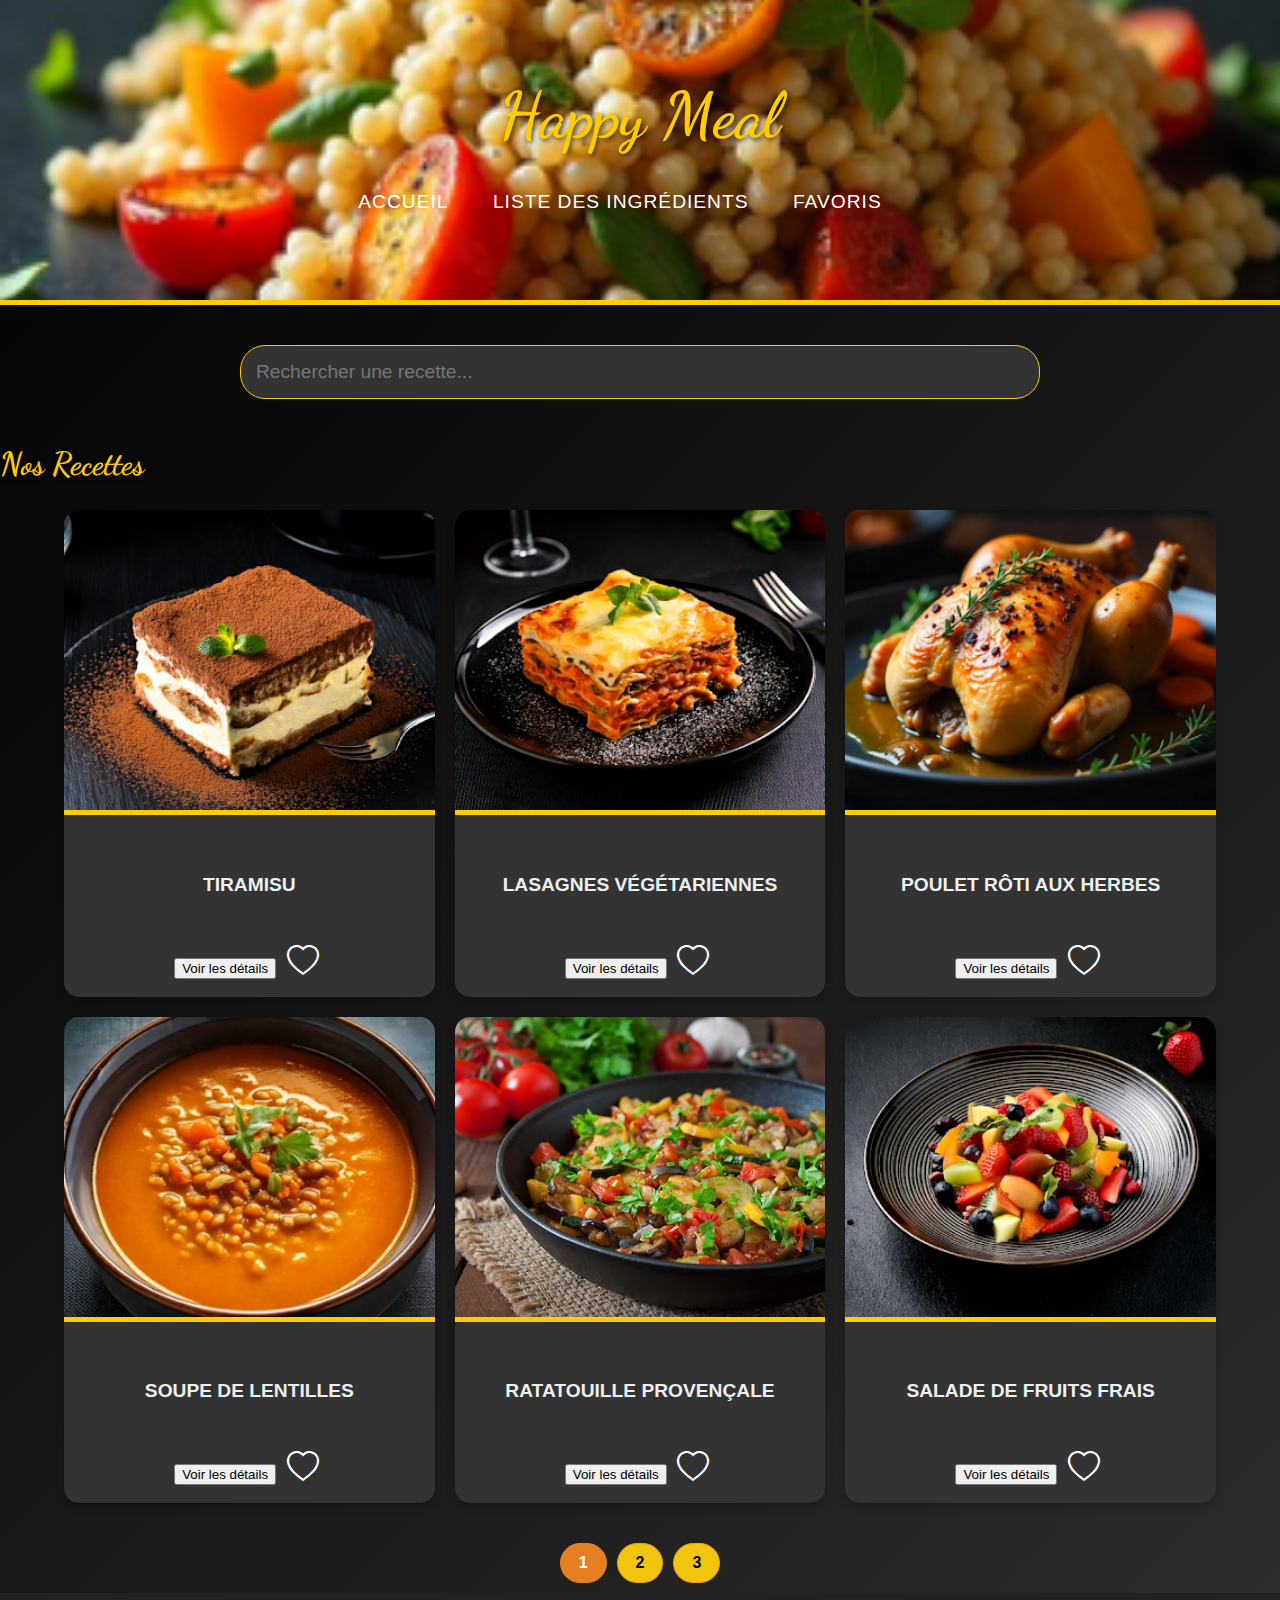
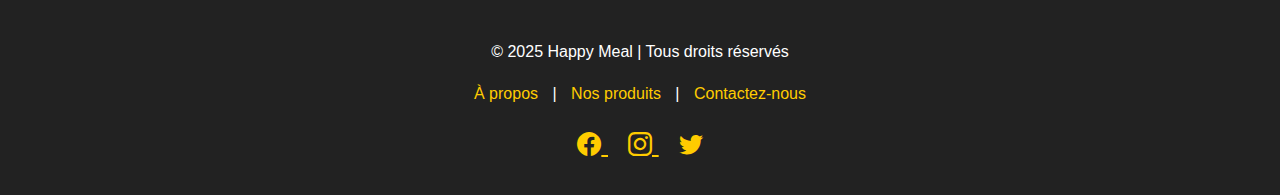
==== index.html @ be46708a "happymeal" ====
<!DOCTYPE html>
<html lang="fr">

<head>
    <meta charset="UTF-8">
    <meta name="viewport" content="width=device-width, initial-scale=1.0">
    <link href="https://cdn.jsdelivr.net/npm/bootstrap-icons/font/bootstrap-icons.css" rel="stylesheet">
    <link rel="stylesheet" href="style/styles.css">
    <link href="https://fonts.googleapis.com/css2?family=Dancing+Script&display=swap" rel="stylesheet">
    <title>Happy Meal</title>
</head>

<body>
    <header>
        <div class="header-container">
            <div class="titre">
                <h1>Happy Meal</h1>
            </div>
            <nav>
                <ul>
                    <li><a href="index.html">Accueil</a></li>
                    <li><a href="#">Liste des ingrédients</a></li>
                    <li><a href="#">Favoris</a></li>
                </ul>
            </nav>
        </div>
    </header>

    <!-- Barre de recherche avec autocomplétion -->
    <div class="input">
        <input type="text" id="searchBar" placeholder="Rechercher une recette..." onkeyup="searchRecipe()">
        <ul id="suggestionsList"></ul>
    </div>

    <!-- Section pour afficher les recettes -->
    <section class="recettes">
        <h2>Nos Recettes</h2>
        <div id="recettes-container" class="row">
            <!-- Les recettes seront ajoutées ici dynamiquement -->
        </div>
    </section>


<!-- Modal (initialement caché) -->
<div class="modal" id="recipeModal">
    <div class="modal-dialog">
        <div class="modal-content">
            <div class="modal-header">
                <h5 class="modal-title">Détails de la recette</h5>
                <button type="button" class="btn-close" id="closeModalBtn">&times;</button>
            </div>
            <div class="modal-body">
                <p>Information détaillée sur la recette...</p>
            </div>
        </div>
    </div>
</div>


    <!-- Modale de détail de la recette -->
    <div class="modal fade" id="recetteModal" tabindex="-1" aria-labelledby="recetteModalLabel" aria-hidden="true">
        <div class="modal-dialog">
            <div class="modal-content">
                <div class="modal-header">
                    <h5 class="modal-title" id="modalTitle"></h5>
                    <button type="button" class="btn-close" data-bs-dismiss="modal" aria-label="Close"></button>
                </div>
                <div class="modal-body">
                    <img id="modalImage" class="img-fluid" alt="Recette Image">
                    <p id="modalDescription"></p>
                    <p id="modalCategorie"></p>

                    <h5>Ingrédients :</h5>
                    <ul id="modalIngredients"></ul>

                    <h5>Étapes :</h5>
                    <p id="modalEtapes"></p>
                </div>
            </div>
        </div>
    </div>

    <!-- Panier -->
    <div class="modal fade" id="panierModal" tabindex="-1" aria-labelledby="panierModalLabel" aria-hidden="true">
        <div class="modal-dialog">
            <div class="modal-content">
                <div class="modal-header">
                    <h5 class="modal-title">Panier d'ingrédients</h5>
                    <button type="button" class="btn-close" data-bs-dismiss="modal" aria-label="Close"></button>
                </div>
                <div class="modal-body">
                    <ul id="panierList"></ul>
                </div>
                <div class="modal-footer">
                    <button class="btn btn-danger" onclick="viderPanier()">Vider le panier</button>
                </div>
            </div>
        </div>
    </div>

    <div id="pagination" class="pagination-container text-center mt-4"></div>



    <footer>
        <div class="footer-content">
            <p>&copy; 2025 Happy Meal | Tous droits réservés</p>
            <div class="footer-links">
                <a href="#">À propos</a> | 
                <a href="#">Nos produits</a> | 
                <a href="#">Contactez-nous</a>
            </div>
            <div class="footer-socials">
                <a href="#" target="_blank">
                    <i class="bi bi-facebook"></i>  
                </a>
                <a href="#" target="_blank">
                    <i class="bi bi-instagram"></i>  
                </a>
                <a href="#" target="_blank">
                    <i class="bi bi-twitter"></i>  
                </a>
            </div>
        </div>
    </footer>

    <!-- Bootstrap JS -->
    <script src="https://cdn.jsdelivr.net/npm/bootstrap@5.1.3/dist/js/bootstrap.bundle.min.js"></script>

    <!-- Script pour charger et afficher les recettes -->
    <script>
        let recettes = []; // Pour stocker les recettes
        let panier = []; // Pour stocker les ingrédients ajoutés au panier
        let currentPage = 1; // Page actuelle
        let recipesPerPage = 6; // Nombre de recettes par page

        // Charger les recettes depuis le fichier JSON
        fetch('data/data.json')
            .then(response => response.json())
            .then(data => {
                recettes = data.recettes;
                afficherRecettes(recettes, currentPage); // Afficher les recettes dès le chargement
                afficherPagination(recettes, currentPage);
            })
            .catch(error => console.error("Erreur de chargement du JSON :", error));

        // Fonction pour afficher les recettes de manière aléatoire
        function afficherRecettes(recettes, page) {
            const container = document.getElementById("recettes-container");
            container.innerHTML = ''; // Réinitialiser le conteneur avant d'ajouter de nouvelles recettes

            // Mélanger les recettes
            const recettesMelangees = melangerRecettes(recettes);

            // Calculer l'index de départ et de fin des recettes à afficher
            const startIndex = (page - 1) * recipesPerPage;
            const endIndex = startIndex + recipesPerPage;

            // Limiter les recettes à afficher
            const recettesAffichees = recettesMelangees.slice(startIndex, endIndex);

            // Ajouter les recettes au conteneur
            recettesAffichees.forEach(recette => {
                const recetteElement = document.createElement("div");
                recetteElement.classList.add("col-md-4", "mb-4");

                recetteElement.innerHTML = `
                    <div class="card">
                        <img src="${recette.image}" class="card-img-top" alt="${recette.nom}">
                        <div class="card-body">
                            <h5 class="card-title">${recette.nom}</h5>
                            <button class="btn btn-primary" onclick="afficherDetailsRecette('${recette.nom}')">
                                Voir les détails
                            </button>
                            <button class="favorite-btn" onclick="toggleFavori(this)">
                                <i class="bi bi-heart"></i> <!-- Icône du cœur -->
                            </button>
                        </div>
                    </div>
                `;
                container.appendChild(recetteElement);
            });
        }

        // Fonction pour mélanger les recettes de manière aléatoire
        function melangerRecettes(array) {
            for (let i = array.length - 1; i > 0; i--) {
                const j = Math.floor(Math.random() * (i + 1));
                [array[i], array[j]] = [array[j], array[i]]; // Échanger les éléments
            }
            return array;
        }

        // Fonction pour afficher les détails d'une recette dans une modale
        function afficherDetailsRecette(nomRecette) {
            const recette = recettes.find(r => r.nom === nomRecette);
            if (recette) {
                const modalTitle = document.getElementById("modalTitle");
                const modalImage = document.getElementById("modalImage");
                const modalDescription = document.getElementById("modalDescription");
                const modalCategorie = document.getElementById("modalCategorie");
                const modalIngredients = document.getElementById("modalIngredients");
                const modalEtapes = document.getElementById("modalEtapes");

                modalTitle.textContent = recette.nom;
                modalImage.src = recette.image;
                modalDescription.textContent = "Temps de préparation: " + recette.temps_preparation;
                modalCategorie.textContent = "Catégorie: " + recette.categorie;
                modalEtapes.textContent = recette.etapes;

                modalIngredients.innerHTML = '';
                recette.ingredients.forEach(ingredient => {
                    const li = document.createElement('li');
                    li.textContent = `${ingredient.nom}: ${ingredient.quantite}`;
                    const btnPlus = document.createElement('button');
                    btnPlus.textContent = "+";
                    btnPlus.classList.add('btn', 'btn-success', 'ms-2');
                    btnPlus.onclick = () => ajouterIngredientPanier(ingredient);
                    li.appendChild(btnPlus);
                    modalIngredients.appendChild(li);
                });

                // Ouvrir la modale
                const modal = new bootstrap.Modal(document.getElementById('recetteModal'));
                modal.show();
            }
        }

        // Fonction pour ajouter un ingrédient au panier
        function ajouterIngredientPanier(ingredient) {
            panier.push(ingredient);

            // Mettre à jour le panier
            const panierList = document.getElementById("panierList");
            const li = document.createElement("li");
            li.textContent = `${ingredient.nom}: ${ingredient.quantite}`;
            panierList.appendChild(li);
        }

        // Ouvrir le panier modal
        function ouvrirPanier() {
            const modal = new bootstrap.Modal(document.getElementById('panierModal'));
            modal.show();
        }

        // Fonction pour vider le panier
        function viderPanier() {
            panier = [];
            const panierList = document.getElementById("panierList");
            panierList.innerHTML = ''; // Réinitialiser la liste du panier
        }

        // Fonction d'autocomplétion pour la barre de recherche
        function searchRecipe() {
            let query = document.getElementById("searchBar").value.toLowerCase().trim();
            let suggestionsList = document.getElementById("suggestionsList");
            suggestionsList.innerHTML = ""; // Réinitialiser la liste

            if (query.length === 0) return; // Ne rien afficher si la recherche est vide

            let suggestions = new Set();

            // Recherche dans les recettes
            recettes.forEach(recipe => {
                if (recipe.nom.toLowerCase().includes(query)) {
                    suggestions.add(recipe.nom);
                }
            });

            if (suggestions.size === 0) {
                let li = document.createElement("li");
                li.textContent = "Aucune suggestion";
                suggestionsList.appendChild(li);
            }

            suggestions.forEach(suggestion => {
                let li = document.createElement("li");
                li.textContent = suggestion;
                li.classList.add("suggestion-item");
                li.onclick = function () {
                    document.getElementById("searchBar").value = suggestion;
                    suggestionsList.innerHTML = "";
                    afficherDetailsRecette(suggestion); // Afficher les détails après clic
                };
                suggestionsList.appendChild(li);
            });
        }

        // Fonction pour afficher la pagination
        function afficherPagination(recettes, currentPage) {
            const paginationContainer = document.getElementById("pagination");
            paginationContainer.innerHTML = ''; // Réinitialiser la pagination

            const totalPages = Math.ceil(recettes.length / recipesPerPage); // Calculer le nombre total de pages

            // Créer les boutons de pagination
            for (let i = 1; i <= totalPages; i++) {
                const pageButton = document.createElement("button");
                pageButton.textContent = i;
                pageButton.classList.add("btn", "btn-secondary", "mx-1");
                if (i === currentPage) {
                    pageButton.classList.add("active"); // Ajouter une classe active à la page courante
                }
                pageButton.onclick = () => {
                    currentPage = i;
                    afficherRecettes(recettes, currentPage);
                    afficherPagination(recettes, currentPage);
                };
                paginationContainer.appendChild(pageButton);
            }
        }

        // Fonction pour alterner l'état du bouton favori
        function toggleFavori(button) {
            button.classList.toggle('active');
        }

    </script>
</body>

</html>
---- style/styles.css ----
body {
    font-family: 'Arial', sans-serif;
    background: linear-gradient(135deg, #000000, #2f2f2f); /* Fond dégradé foncé */
    color: #f0f0f0; /* Texte clair pour contraster avec le fond sombre */
    line-height: 1.6;
    margin: 0;
    padding: 0;
}

/* ------------------------------------------
   Header
-------------------------------------------*/
header {
    width: 100%;
    height: 300px;
    background-image: url('../assets/quinoa.png'); /* Assure-toi que l'image existe dans ce chemin */
    background-size: cover;
    background-position: center center;
    background-repeat: no-repeat;
    position: relative;
    color: #fff;
    border-bottom: 5px solid #ffcc00; /* Bordure dorée pour délimiter le header */
}

/* Container du texte du header */
.header-container {
    position: absolute;
    top: 50%;
    left: 50%;
    transform: translate(-50%, -50%);
    text-align: center;
}

.titre h1 {
    font-size: 4rem;
    font-family: 'Dancing Script', cursive;
    text-shadow: 2px 2px 5px rgba(0, 0, 0, 0.7);
    color: #ffcc00;
    margin: 0;
}

h2 {
    font-size: 2rem;
    font-family: 'Dancing Script', cursive;
    text-shadow: 2px 2px 5px rgba(0, 0, 0, 0.7);
    color: #ffcc00;
    margin: 0;
}

/* ------------------------------------------
   Navigation
-------------------------------------------*/
nav ul {
    list-style-type: none;
    padding: 0;
    margin-top: 20px;
    text-align: center;
}

nav ul li {
    display: inline-block;
    margin-right: 40px;
}

nav ul li a {
    color: #fff;
    font-size: 1.2rem;
    text-decoration: none;
    text-transform: uppercase;
    letter-spacing: 1px;
    transition: color 0.3s;
}

nav ul li a:hover {
    color: #ffcc00;
}

/* ------------------------------------------
   Barre de Recherche
-------------------------------------------*/
.input {
    text-align: center;
    margin: 40px 0;
}

#searchBar {
    padding: 15px;
    width: 60%;
    font-size: 1.2rem;
    border-radius: 25px;
    border: 1px solid #ffcc00;
    background-color: #333;
    color: #fff;
    transition: border 0.3s ease;
}

#searchBar:focus {
    border-color: #ffcc00;
    outline: none;
}

#suggestionsList {
    list-style-type: none;
    padding: 0;
    margin-top: 10px;
    text-align: center;
}

#suggestionsList li {
    padding: 12px;
    background-color: #ffcc00;
    margin-bottom: 5px;
    border-radius: 5px;
    cursor: pointer;
    color: #fff;
    width: 20%;
    margin-left: auto;
    margin-right: auto;
}

#suggestionsList li:hover {
    background-color: #666;
}

/* ------------------------------------------
   Recettes - Cards avec Grid
-------------------------------------------*/
#recettes-container {
    display: grid;
    grid-template-columns: repeat(3, 1fr);
    gap: 20px;
    margin-top: 20px;
    padding: 0 5%;
}

.card {
    border: none;
    border-radius: 15px;
    overflow: hidden;
    background-color: #333;
    box-shadow: 0 4px 8px rgba(0, 0, 0, 0.2);
    transition: transform 0.3s ease;
}

.card-img-top {
    width: 100%;
    height: 300px;
    object-fit: cover;
    border-bottom: 5px solid #ffcc00;
}

.card-body {
    padding: 15px;
    text-align: center;
}

.card-title {
    font-size: 1.2rem;
    color: #ecf0f1;
    font-weight: bold;
    text-transform: uppercase;
}

.card-text {
    color: #bbb;
}

.card:hover {
    transform: scale(1.05);
}




/* Le modal est masqué par défaut */
.modal {
    display: none; /* Cache le modal par défaut */
    position: fixed;
    top: 0;
    left: 0;
    width: 100%;
    height: 100%;
    background-color: rgba(0, 0, 0, 0.7); /* Fond semi-transparent */
    z-index: 9999; /* Assure que le modal soit au-dessus du contenu */
    justify-content: center;
    align-items: center;
}

/* Contenu du modal */
.modal-dialog {
    max-width: 800px;
    margin: auto;
}

/* Bouton de fermeture */
.btn-close {
    background-color: #f1c40f;
    border: none;
    border-radius: 50%;
    padding: 10px;
    cursor: pointer;
    font-size: 1.5rem;
    color: white;
}

/* Ajouter un effet au survol du bouton */
.btn-close:hover {
    background-color: #e67e22;
}




/* ------------------------------------------
   Boutons personnalisés
-------------------------------------------*/
.btn-custom {
    background-color: #141414;
    color: rgb(100, 98, 98);
    border: none;
    padding: 10px 20px;
    border-radius: 5px;
    text-decoration: none;
    display: inline-block;
    margin-top: 10px;
}

.btn-custom:hover {
    background-color: #1c1c1c;
}

/* Bouton favori (cœur) */
.favorite-btn {
    background: none;
    border: none;
    color: #fff;
    font-size: 2rem;
    cursor: pointer;
    transition: color 0.3s ease;
    margin-top: 10px;
}

.favorite-btn:hover {
    color: #e74c3c; /* Cœur rouge au survol */
}

.favorite-btn.active {
    color: #e74c3c; /* Le cœur devient rouge quand favori */
}

/* ------------------------------------------
   Pagination
-------------------------------------------*/
.pagination-container {
    display: flex;
    justify-content: center;
    align-items: center;
    margin-top: 30px;
    padding: 10px;
}

.pagination-container button {
    background-color: #f1c40f;
    border: 1px solid #f39c12;
    padding: 10px 18px;
    margin: 0 5px;
    font-size: 16px;
    font-weight: 600;
    border-radius: 50px;
    cursor: pointer;
    transition: background-color 0.3s ease, transform 0.3s ease, box-shadow 0.3s ease;
    color: black;
}

.pagination-container button:hover {
    background-color: #f39c12;
    color: white;
    transform: scale(1.1);
    box-shadow: 0 0 10px rgba(0, 0, 0, 0.2);
}

.pagination-container .active {
    background-color: #e67e22;
    color: white;
    border-color: #e67e22;
    font-weight: bold;
}

.pagination-container .pagination-arrow {
    font-size: 20px;
    font-weight: bold;
    color: #f1c40f;
    padding: 10px 14px;
    background-color: black;
    border-radius: 50%;
}

.pagination-container .pagination-arrow:hover {
    background-color: #f39c12;
    color: white;
}

/* ------------------------------------------
   Modale
-------------------------------------------*/
.modal-content {
    background-color: #fff;
    border-radius: 8px;
    box-shadow: 0 4px 8px rgba(0, 0, 0, 0.2);
    padding: 20px;
    width: 80%; /* Largeur flexible */
    max-width: 800px;
    margin: 20px auto;
}

.modal-body {
    font-size: 1rem;
    color: #555;
    max-height: calc(100vh - 150px);
    overflow-y: auto;
}

.modal-header .modal-title {
    font-size: 1.5rem;
    font-weight: bold;
    color: #333;
}

.modal-body img {
    width: 100%;
    height: auto;
    border-radius: 8px;
    margin-bottom: 20px;
}

.modal-dialog {
    max-width: 90%;
    margin: auto;
}

.modal-backdrop {
    background-color: rgba(0, 0, 0, 0.5);
}

/* Style du bouton de fermeture */
.btn-close {
    background-color: #f1c40f;
    border: none;
    border-radius: 50%;
    padding: 10px;
    cursor: pointer;
    font-size: 1.5rem;
}

.btn-close:hover {
    background-color: #e67e22;
    color: white;
}

.modal-dialog {
    transform: translateY(50px);
}

.modal.show .modal-dialog {
    transform: translateY(0);
}

/* ------------------------------------------
   Footer
-------------------------------------------*/
footer {
    background-color: #222;
    color: #fff;
    padding: 30px 0;
    text-align: center;
}

footer .footer-content p {
    font-size: 1rem;
}

footer .footer-links a {
    color: #ffcc00;
    text-decoration: none;
    font-size: 1rem;
    margin: 0 10px;
    transition: color 0.3s;
}

footer .footer-links a:hover {
    color: #fff;
}

footer .footer-socials {
    margin-top: 20px;
}

footer .footer-socials a {
    color: #ffcc00;
    font-size: 1.5rem;
    margin: 0 10px;
    transition: color 0.3s;
}

footer .footer-socials a:hover {
    color: #fff;
}

/* Responsive */
@media (max-width: 768px) {
    #searchBar {
        width: 90%;
    }

    .card-body h5 {
        font-size: 1.3rem;
    }

    .card-body .btn-custom {
        font-size: 1rem;
    }

    .pagination-container button {
        font-size: 14px;
    }
}
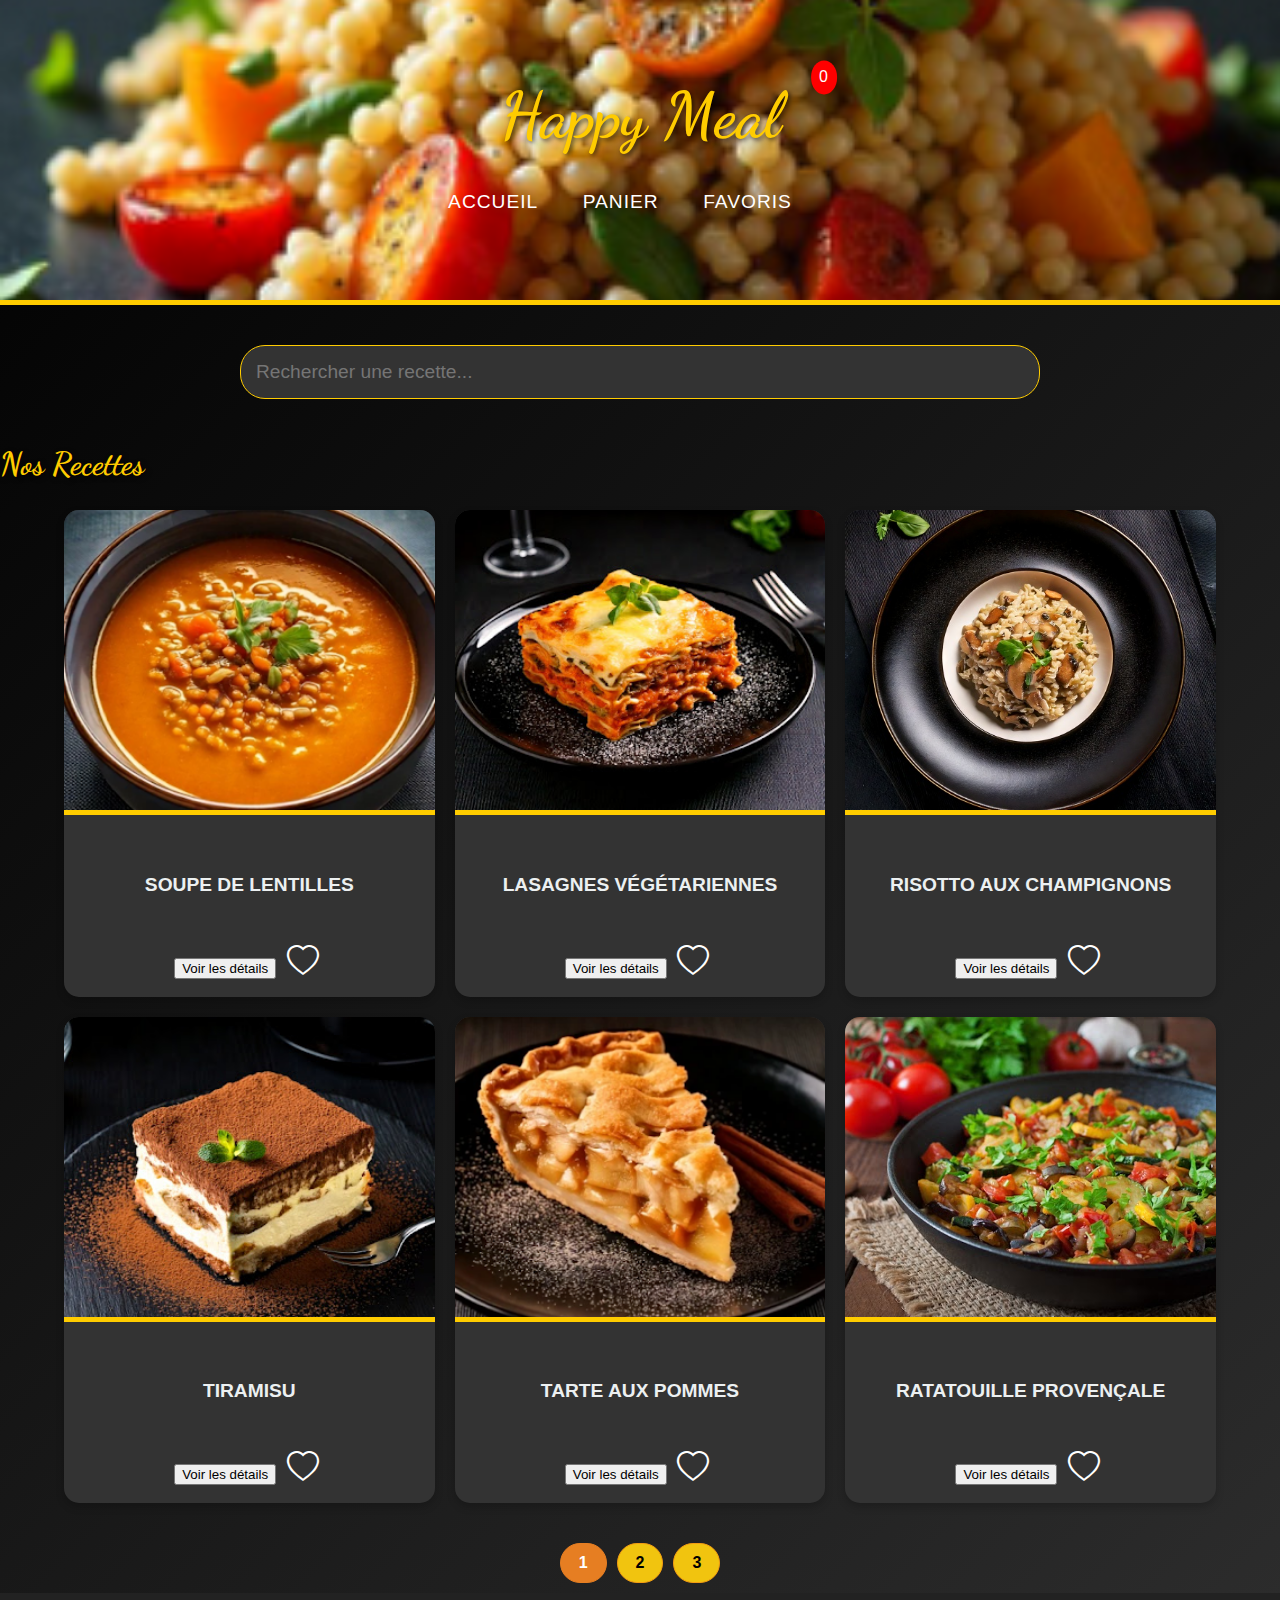
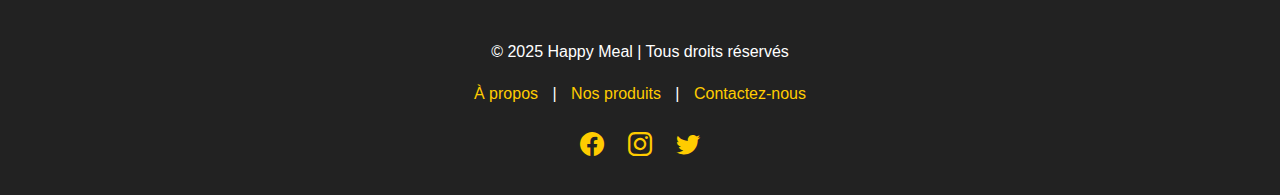
==== commit 80e2d7ea: "ajouter les coeur" ====
--- a/index.html
+++ b/index.html
@@ -19,8 +19,8 @@
             <nav>
                 <ul>
                     <li><a href="index.html">Accueil</a></li>
-                    <li><a href="#">Liste des ingrédients</a></li>
-                    <li><a href="#">Favoris</a></li>
+                    <li><a href="files/cart.html">Panier <span id="cart-count">0</span></a></li>
+                    <li><a href="files/favoris.html">Favoris</a></li>
                 </ul>
             </nav>
         </div>
@@ -36,26 +36,19 @@
     <section class="recettes">
         <h2>Nos Recettes</h2>
         <div id="recettes-container" class="row">
+            <div id="favoritesList"></div>
+            
+
+             <!-- Bouton cœur pour ajouter aux favoris -->
+             <button class="favorite-btn" onclick="addFavorite()">
+                <i class="bi bi-heart"></i> <!-- Icône cœur vide -->
+            </button>
+            
             <!-- Les recettes seront ajoutées ici dynamiquement -->
+         
         </div>
+        
     </section>
-
-
-<!-- Modal (initialement caché) -->
-<div class="modal" id="recipeModal">
-    <div class="modal-dialog">
-        <div class="modal-content">
-            <div class="modal-header">
-                <h5 class="modal-title">Détails de la recette</h5>
-                <button type="button" class="btn-close" id="closeModalBtn">&times;</button>
-            </div>
-            <div class="modal-body">
-                <p>Information détaillée sur la recette...</p>
-            </div>
-        </div>
-    </div>
-</div>
-
 
     <!-- Modale de détail de la recette -->
     <div class="modal fade" id="recetteModal" tabindex="-1" aria-labelledby="recetteModalLabel" aria-hidden="true">
@@ -80,27 +73,7 @@
         </div>
     </div>
 
-    <!-- Panier -->
-    <div class="modal fade" id="panierModal" tabindex="-1" aria-labelledby="panierModalLabel" aria-hidden="true">
-        <div class="modal-dialog">
-            <div class="modal-content">
-                <div class="modal-header">
-                    <h5 class="modal-title">Panier d'ingrédients</h5>
-                    <button type="button" class="btn-close" data-bs-dismiss="modal" aria-label="Close"></button>
-                </div>
-                <div class="modal-body">
-                    <ul id="panierList"></ul>
-                </div>
-                <div class="modal-footer">
-                    <button class="btn btn-danger" onclick="viderPanier()">Vider le panier</button>
-                </div>
-            </div>
-        </div>
-    </div>
-
     <div id="pagination" class="pagination-container text-center mt-4"></div>
-
-
 
     <footer>
         <div class="footer-content">
@@ -111,15 +84,9 @@
                 <a href="#">Contactez-nous</a>
             </div>
             <div class="footer-socials">
-                <a href="#" target="_blank">
-                    <i class="bi bi-facebook"></i>  
-                </a>
-                <a href="#" target="_blank">
-                    <i class="bi bi-instagram"></i>  
-                </a>
-                <a href="#" target="_blank">
-                    <i class="bi bi-twitter"></i>  
-                </a>
+                <a href="#" target="_blank"><i class="bi bi-facebook"></i></a>
+                <a href="#" target="_blank"><i class="bi bi-instagram"></i></a>
+                <a href="#" target="_blank"><i class="bi bi-twitter"></i></a>
             </div>
         </div>
     </footer>
@@ -127,195 +94,7 @@
     <!-- Bootstrap JS -->
     <script src="https://cdn.jsdelivr.net/npm/bootstrap@5.1.3/dist/js/bootstrap.bundle.min.js"></script>
 
-    <!-- Script pour charger et afficher les recettes -->
-    <script>
-        let recettes = []; // Pour stocker les recettes
-        let panier = []; // Pour stocker les ingrédients ajoutés au panier
-        let currentPage = 1; // Page actuelle
-        let recipesPerPage = 6; // Nombre de recettes par page
 
-        // Charger les recettes depuis le fichier JSON
-        fetch('data/data.json')
-            .then(response => response.json())
-            .then(data => {
-                recettes = data.recettes;
-                afficherRecettes(recettes, currentPage); // Afficher les recettes dès le chargement
-                afficherPagination(recettes, currentPage);
-            })
-            .catch(error => console.error("Erreur de chargement du JSON :", error));
-
-        // Fonction pour afficher les recettes de manière aléatoire
-        function afficherRecettes(recettes, page) {
-            const container = document.getElementById("recettes-container");
-            container.innerHTML = ''; // Réinitialiser le conteneur avant d'ajouter de nouvelles recettes
-
-            // Mélanger les recettes
-            const recettesMelangees = melangerRecettes(recettes);
-
-            // Calculer l'index de départ et de fin des recettes à afficher
-            const startIndex = (page - 1) * recipesPerPage;
-            const endIndex = startIndex + recipesPerPage;
-
-            // Limiter les recettes à afficher
-            const recettesAffichees = recettesMelangees.slice(startIndex, endIndex);
-
-            // Ajouter les recettes au conteneur
-            recettesAffichees.forEach(recette => {
-                const recetteElement = document.createElement("div");
-                recetteElement.classList.add("col-md-4", "mb-4");
-
-                recetteElement.innerHTML = `
-                    <div class="card">
-                        <img src="${recette.image}" class="card-img-top" alt="${recette.nom}">
-                        <div class="card-body">
-                            <h5 class="card-title">${recette.nom}</h5>
-                            <button class="btn btn-primary" onclick="afficherDetailsRecette('${recette.nom}')">
-                                Voir les détails
-                            </button>
-                            <button class="favorite-btn" onclick="toggleFavori(this)">
-                                <i class="bi bi-heart"></i> <!-- Icône du cœur -->
-                            </button>
-                        </div>
-                    </div>
-                `;
-                container.appendChild(recetteElement);
-            });
-        }
-
-        // Fonction pour mélanger les recettes de manière aléatoire
-        function melangerRecettes(array) {
-            for (let i = array.length - 1; i > 0; i--) {
-                const j = Math.floor(Math.random() * (i + 1));
-                [array[i], array[j]] = [array[j], array[i]]; // Échanger les éléments
-            }
-            return array;
-        }
-
-        // Fonction pour afficher les détails d'une recette dans une modale
-        function afficherDetailsRecette(nomRecette) {
-            const recette = recettes.find(r => r.nom === nomRecette);
-            if (recette) {
-                const modalTitle = document.getElementById("modalTitle");
-                const modalImage = document.getElementById("modalImage");
-                const modalDescription = document.getElementById("modalDescription");
-                const modalCategorie = document.getElementById("modalCategorie");
-                const modalIngredients = document.getElementById("modalIngredients");
-                const modalEtapes = document.getElementById("modalEtapes");
-
-                modalTitle.textContent = recette.nom;
-                modalImage.src = recette.image;
-                modalDescription.textContent = "Temps de préparation: " + recette.temps_preparation;
-                modalCategorie.textContent = "Catégorie: " + recette.categorie;
-                modalEtapes.textContent = recette.etapes;
-
-                modalIngredients.innerHTML = '';
-                recette.ingredients.forEach(ingredient => {
-                    const li = document.createElement('li');
-                    li.textContent = `${ingredient.nom}: ${ingredient.quantite}`;
-                    const btnPlus = document.createElement('button');
-                    btnPlus.textContent = "+";
-                    btnPlus.classList.add('btn', 'btn-success', 'ms-2');
-                    btnPlus.onclick = () => ajouterIngredientPanier(ingredient);
-                    li.appendChild(btnPlus);
-                    modalIngredients.appendChild(li);
-                });
-
-                // Ouvrir la modale
-                const modal = new bootstrap.Modal(document.getElementById('recetteModal'));
-                modal.show();
-            }
-        }
-
-        // Fonction pour ajouter un ingrédient au panier
-        function ajouterIngredientPanier(ingredient) {
-            panier.push(ingredient);
-
-            // Mettre à jour le panier
-            const panierList = document.getElementById("panierList");
-            const li = document.createElement("li");
-            li.textContent = `${ingredient.nom}: ${ingredient.quantite}`;
-            panierList.appendChild(li);
-        }
-
-        // Ouvrir le panier modal
-        function ouvrirPanier() {
-            const modal = new bootstrap.Modal(document.getElementById('panierModal'));
-            modal.show();
-        }
-
-        // Fonction pour vider le panier
-        function viderPanier() {
-            panier = [];
-            const panierList = document.getElementById("panierList");
-            panierList.innerHTML = ''; // Réinitialiser la liste du panier
-        }
-
-        // Fonction d'autocomplétion pour la barre de recherche
-        function searchRecipe() {
-            let query = document.getElementById("searchBar").value.toLowerCase().trim();
-            let suggestionsList = document.getElementById("suggestionsList");
-            suggestionsList.innerHTML = ""; // Réinitialiser la liste
-
-            if (query.length === 0) return; // Ne rien afficher si la recherche est vide
-
-            let suggestions = new Set();
-
-            // Recherche dans les recettes
-            recettes.forEach(recipe => {
-                if (recipe.nom.toLowerCase().includes(query)) {
-                    suggestions.add(recipe.nom);
-                }
-            });
-
-            if (suggestions.size === 0) {
-                let li = document.createElement("li");
-                li.textContent = "Aucune suggestion";
-                suggestionsList.appendChild(li);
-            }
-
-            suggestions.forEach(suggestion => {
-                let li = document.createElement("li");
-                li.textContent = suggestion;
-                li.classList.add("suggestion-item");
-                li.onclick = function () {
-                    document.getElementById("searchBar").value = suggestion;
-                    suggestionsList.innerHTML = "";
-                    afficherDetailsRecette(suggestion); // Afficher les détails après clic
-                };
-                suggestionsList.appendChild(li);
-            });
-        }
-
-        // Fonction pour afficher la pagination
-        function afficherPagination(recettes, currentPage) {
-            const paginationContainer = document.getElementById("pagination");
-            paginationContainer.innerHTML = ''; // Réinitialiser la pagination
-
-            const totalPages = Math.ceil(recettes.length / recipesPerPage); // Calculer le nombre total de pages
-
-            // Créer les boutons de pagination
-            for (let i = 1; i <= totalPages; i++) {
-                const pageButton = document.createElement("button");
-                pageButton.textContent = i;
-                pageButton.classList.add("btn", "btn-secondary", "mx-1");
-                if (i === currentPage) {
-                    pageButton.classList.add("active"); // Ajouter une classe active à la page courante
-                }
-                pageButton.onclick = () => {
-                    currentPage = i;
-                    afficherRecettes(recettes, currentPage);
-                    afficherPagination(recettes, currentPage);
-                };
-                paginationContainer.appendChild(pageButton);
-            }
-        }
-
-        // Fonction pour alterner l'état du bouton favori
-        function toggleFavori(button) {
-            button.classList.toggle('active');
-        }
-
-    </script>
-</body>
-
-</html>
+    <script src="javascript/autocomplétion.js"></script>
+    <script src="javascript/favoris.js"></script>
+    <script src="javascript/shopping-list.js"></script>--- a/style/styles.css
+++ b/style/styles.css
@@ -6,6 +6,85 @@
     margin: 0;
     padding: 0;
 }
+
+
+
+
+/* Icône panier avec compteur */
+#cart-icon {
+    position: fixed;
+    top: 20px;
+    right: 20px;
+    font-size: 30px;
+    cursor: pointer;
+    background: white;
+    padding: 10px;
+    border-radius: 50%;
+    box-shadow: 0px 4px 6px rgba(0, 0, 0, 0.2);
+    transition: transform 0.2s ease-in-out;
+}
+
+/* Animation au survol */
+#cart-icon:hover {
+    transform: scale(1.1);
+}
+
+/* Compteur du panier */
+#cart-count {
+    font-size: 16px;
+    background: red;
+    color: white;
+    border-radius: 50%;
+    padding: 4px 8px;
+    position: absolute;
+    top: -5px;
+    right: -5px;
+}
+
+/* Liste de courses animée */
+#shopping-container {
+    position: fixed;
+    top: 60px;
+    right: 20px;
+    width: 250px;
+    background: white;
+    padding: 10px;
+    border-radius: 10px;
+    box-shadow: 0px 0px 10px rgba(0, 0, 0, 0.2);
+    transition: opacity 0.3s ease, transform 0.3s ease;
+    opacity: 0;
+    transform: translateY(-20px);
+}
+
+/* Masquer la liste par défaut */
+.hidden {
+    display: none;
+}
+
+/* Boutons */
+.add-btn {
+    margin-left: 10px;
+    cursor: pointer;
+    background-color: green;
+    color: white;
+    border: none;
+    padding: 3px 6px;
+    border-radius: 5px;
+}
+
+.remove-btn {
+    margin-left: 10px;
+    cursor: pointer;
+    background-color: red;
+    color: white;
+    border: none;
+    padding: 3px 6px;
+    border-radius: 5px;
+}
+
+
+
+
 
 /* ------------------------------------------
    Header
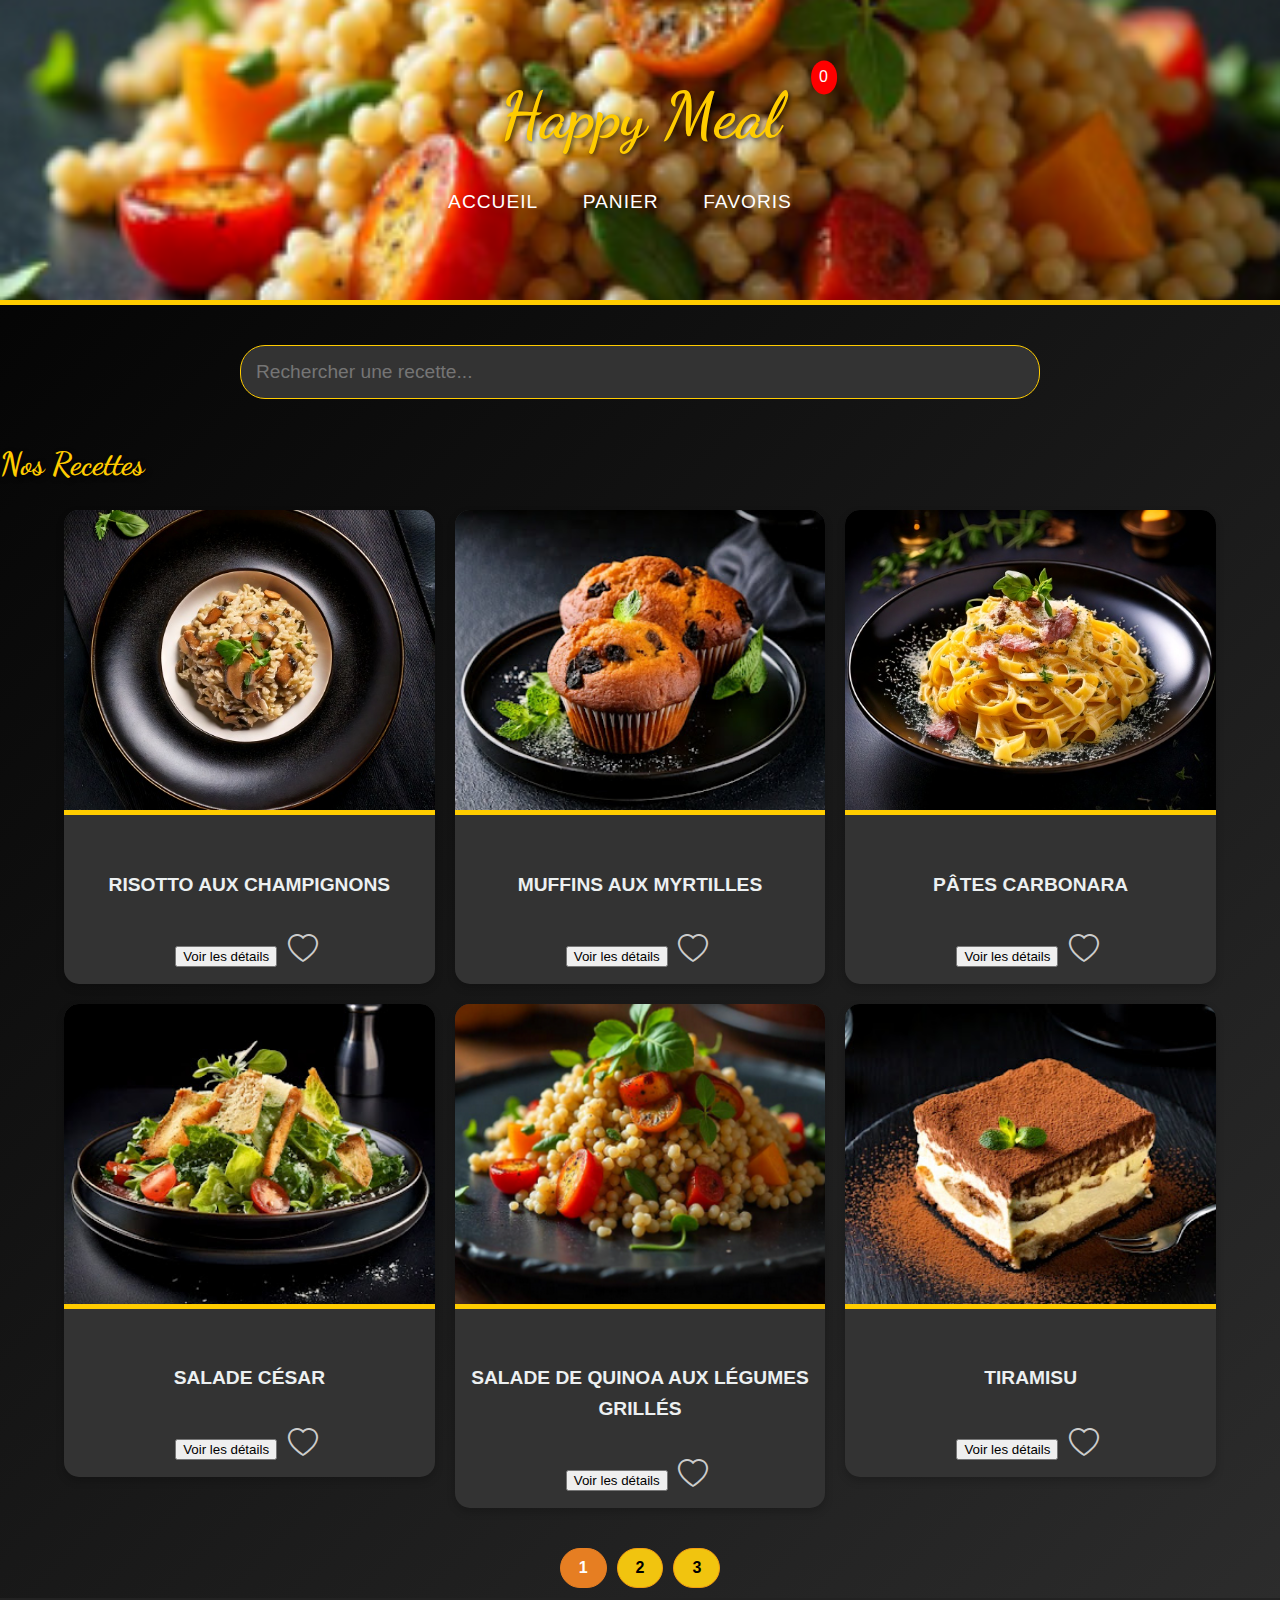
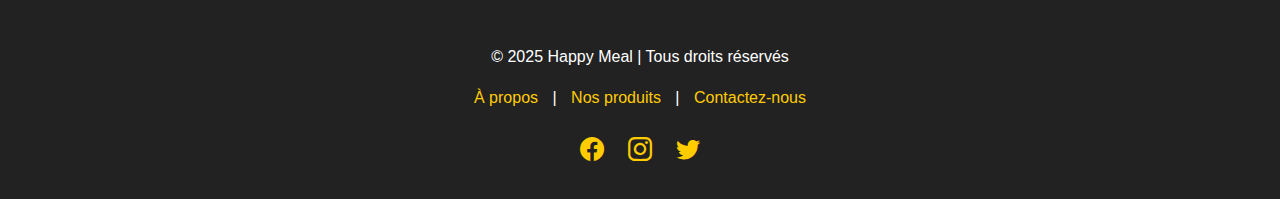
==== commit a5086bbb: "favoris et panier" ====
--- a/index.html
+++ b/index.html
@@ -37,17 +37,8 @@
         <h2>Nos Recettes</h2>
         <div id="recettes-container" class="row">
             <div id="favoritesList"></div>
-            
-
-             <!-- Bouton cœur pour ajouter aux favoris -->
-             <button class="favorite-btn" onclick="addFavorite()">
-                <i class="bi bi-heart"></i> <!-- Icône cœur vide -->
-            </button>
-            
             <!-- Les recettes seront ajoutées ici dynamiquement -->
-         
         </div>
-        
     </section>
 
     <!-- Modale de détail de la recette -->
@@ -93,8 +84,11 @@
 
     <!-- Bootstrap JS -->
     <script src="https://cdn.jsdelivr.net/npm/bootstrap@5.1.3/dist/js/bootstrap.bundle.min.js"></script>
+    <!-- Scripts JS -->
+    <script src="javascript/script.js"></script>
+    <script src="javascript/favoris.js"></script>
+    <script src="javascript/shopping-list.js"></script>
 
+</body>
 
-    <script src="javascript/autocomplétion.js"></script>
-    <script src="javascript/favoris.js"></script>
-    <script src="javascript/shopping-list.js"></script>+</html>--- a/style/styles.css
+++ b/style/styles.css
@@ -251,6 +251,9 @@
 
 
 
+
+
+
 /* Le modal est masqué par défaut */
 .modal {
     display: none; /* Cache le modal par défaut */
@@ -263,12 +266,41 @@
     z-index: 9999; /* Assure que le modal soit au-dessus du contenu */
     justify-content: center;
     align-items: center;
-}
-
-/* Contenu du modal */
+    transition: opacity 0.3s ease-in-out;
+}
+
+.modal.show {
+    display: flex; /* Affiche le modal */
+    opacity: 1; /* Assure une transition fluide */
+}
+
 .modal-dialog {
-    max-width: 800px;
-    margin: auto;
+    background-color: #fff;
+    padding: 20px;
+    border-radius: 10px;
+    max-width: 90%;
+    max-height: 80%;
+    overflow-y: auto;
+    box-shadow: 0 0 20px rgba(0, 0, 0, 0.2);
+    transition: transform 0.3s ease-in-out;
+    transform: scale(0.9);
+}
+
+.modal.show .modal-dialog {
+    transform: scale(1); /* Animation de l'apparition */
+}
+
+.modal-header {
+    display: flex;
+    justify-content: space-between;
+    align-items: center;
+    border-bottom: 2px solid #f1c40f;
+    padding-bottom: 10px;
+}
+
+.modal-body {
+    padding: 20px;
+    font-size: 1.1rem;
 }
 
 /* Bouton de fermeture */
@@ -276,56 +308,94 @@
     background-color: #f1c40f;
     border: none;
     border-radius: 50%;
-    padding: 10px;
+    padding: 12px;
     cursor: pointer;
     font-size: 1.5rem;
     color: white;
-}
-
-/* Ajouter un effet au survol du bouton */
+    transition: background-color 0.3s ease, transform 0.3s ease;
+}
+
 .btn-close:hover {
-    background-color: #e67e22;
-}
-
-
-
+    background-color: #e65a22;
+    transform: scale(1.1);
+}
 
 /* ------------------------------------------
    Boutons personnalisés
 -------------------------------------------*/
 .btn-custom {
     background-color: #141414;
-    color: rgb(100, 98, 98);
-    border: none;
-    padding: 10px 20px;
+    color: #fff;
+    border: none;
+    padding: 12px 24px;
     border-radius: 5px;
     text-decoration: none;
     display: inline-block;
-    margin-top: 10px;
+    margin-top: 20px;
+    font-size: 1.1rem;
+    transition: background-color 0.3s ease, transform 0.2s ease;
+    box-shadow: 0 4px 8px rgba(0, 0, 0, 0.2);
 }
 
 .btn-custom:hover {
     background-color: #1c1c1c;
+    transform: scale(1.05);
+}
+
+.btn-custom:active {
+    background-color: #333;
+    transform: scale(0.98);
 }
 
 /* Bouton favori (cœur) */
 .favorite-btn {
     background: none;
     border: none;
-    color: #fff;
-    font-size: 2rem;
-    cursor: pointer;
-    transition: color 0.3s ease;
-    margin-top: 10px;
-}
-
-.favorite-btn:hover {
-    color: #e74c3c; /* Cœur rouge au survol */
-}
-
-.favorite-btn.active {
-    color: #e74c3c; /* Le cœur devient rouge quand favori */
-}
+    font-size: 30px;
+    cursor: pointer;
+    transition: transform 0.3s ease;
+}
+
+.favorite-btn i {
+    transition: color 0.3s ease, transform 0.3s ease;
+}
+
+.favorite-btn:hover i {
+    transform: scale(1.1);
+}
+
+.favorite-btn i.bi-heart {
+    color: #ccc; /* Cœur vide, gris clair */
+}
+
+.favorite-btn i.bi-heart-fill {
+    color: #ff4d4d; /* Cœur rempli, rouge */
+}
+
+/* ------------------------------------------
+   Responsive Design
+-------------------------------------------*/
+@media (max-width: 768px) {
+    .modal-dialog {
+        max-width: 100%;
+        padding: 15px;
+    }
+
+    .btn-custom {
+        padding: 10px 20px;
+        font-size: 1rem;
+    }
+
+    .favorite-btn {
+        font-size: 28px;
+    }
+
+    .modal-header {
+        flex-direction: column;
+        align-items: flex-start;
+    }
+}
+
 
 /* ------------------------------------------
    Pagination
@@ -444,6 +514,11 @@
     transform: translateY(0);
 }
 
+
+
+
+
+
 /* ------------------------------------------
    Footer
 -------------------------------------------*/
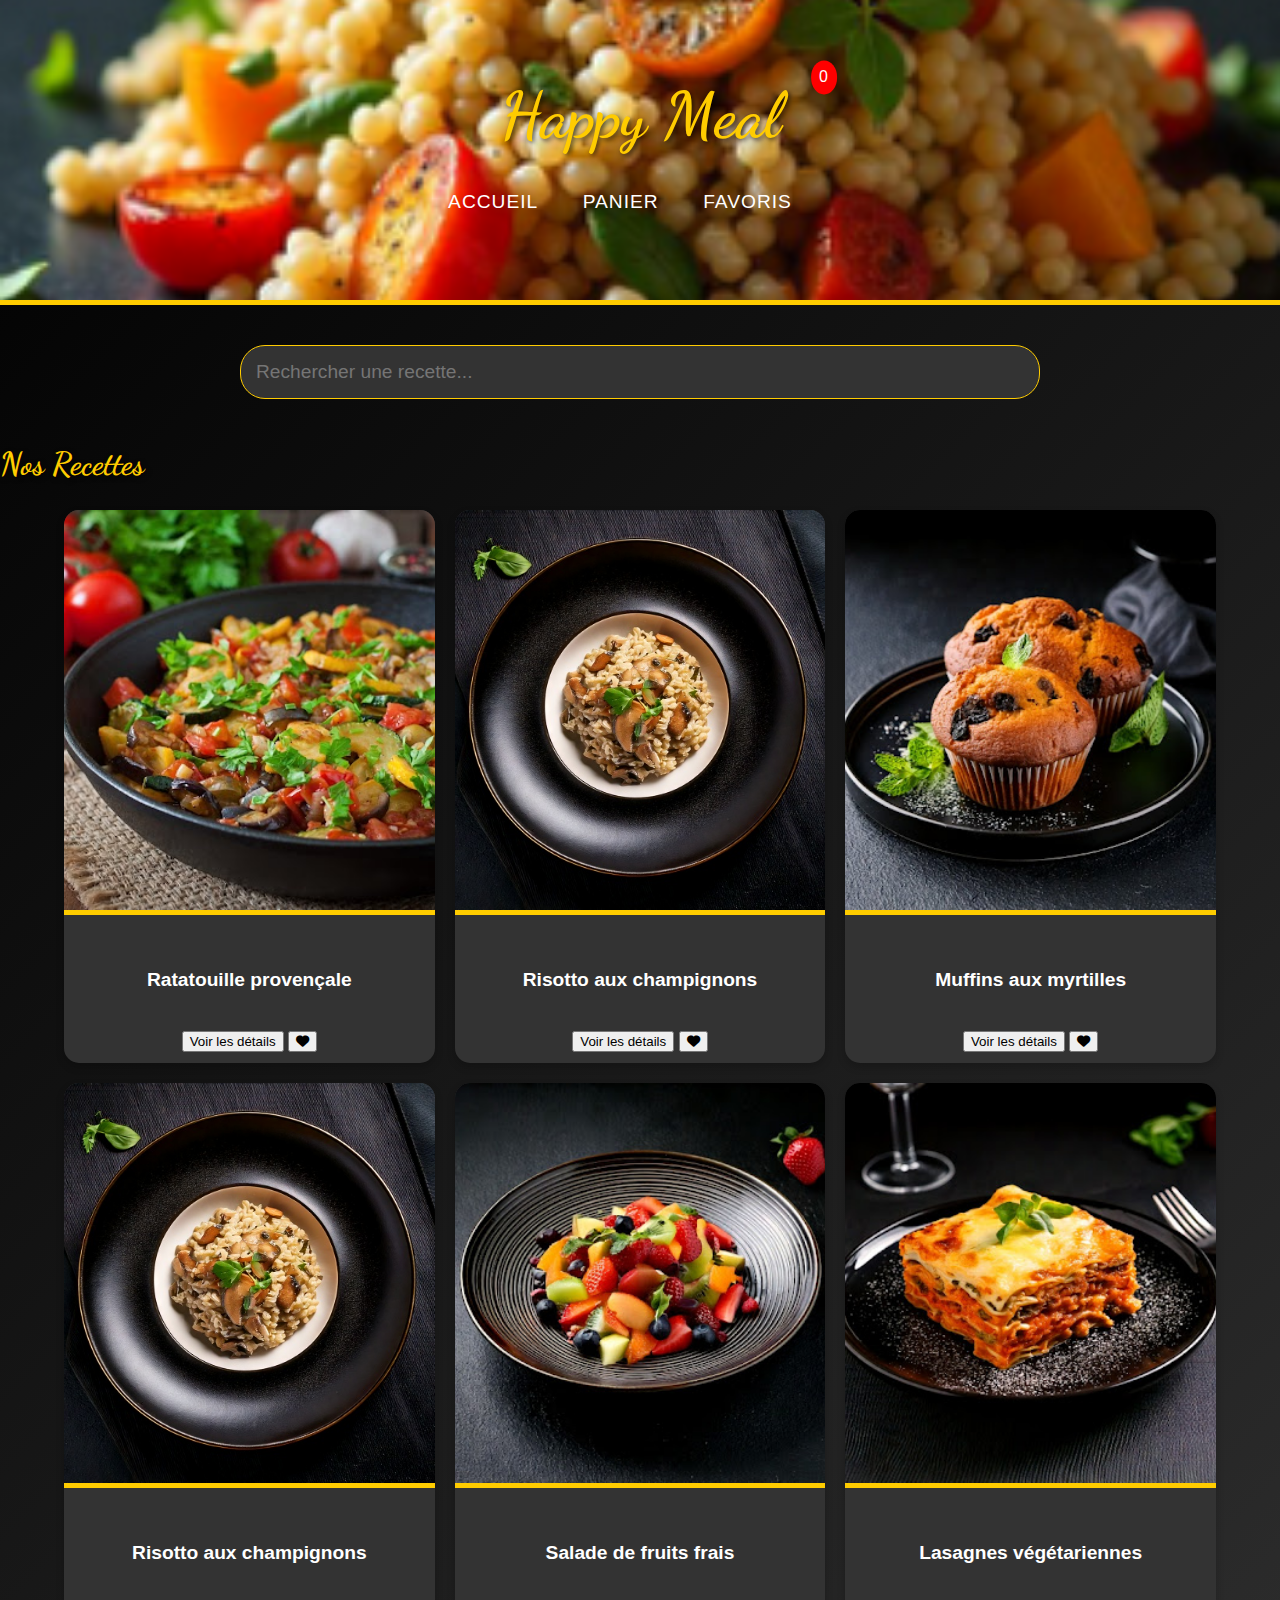
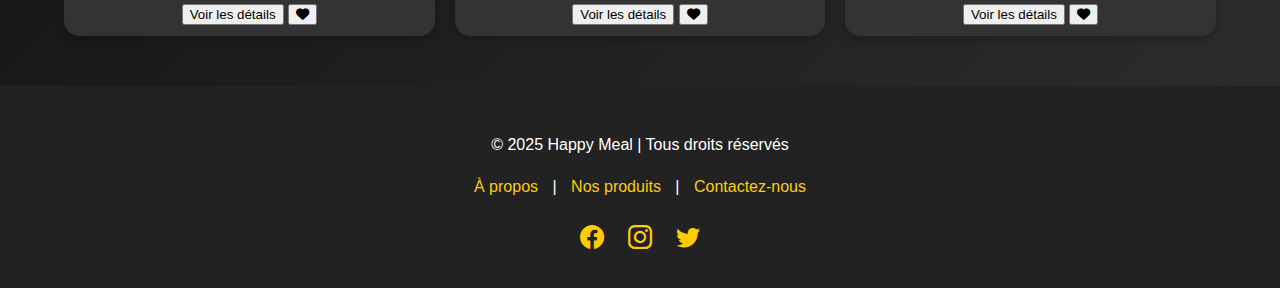
==== commit d09ccfd7: "verification" ====
--- a/index.html
+++ b/index.html
@@ -7,6 +7,8 @@
     <link href="https://cdn.jsdelivr.net/npm/bootstrap-icons/font/bootstrap-icons.css" rel="stylesheet">
     <link rel="stylesheet" href="style/styles.css">
     <link href="https://fonts.googleapis.com/css2?family=Dancing+Script&display=swap" rel="stylesheet">
+    <link href="https://cdnjs.cloudflare.com/ajax/libs/font-awesome/6.0.0-beta3/css/all.min.css" rel="stylesheet">
+
     <title>Happy Meal</title>
 </head>
 
@@ -36,10 +38,10 @@
     <section class="recettes">
         <h2>Nos Recettes</h2>
         <div id="recettes-container" class="row">
-            <div id="favoritesList"></div>
             <!-- Les recettes seront ajoutées ici dynamiquement -->
-        </div>
+          
     </section>
+    
 
     <!-- Modale de détail de la recette -->
     <div class="modal fade" id="recetteModal" tabindex="-1" aria-labelledby="recetteModalLabel" aria-hidden="true">
--- a/style/styles.css
+++ b/style/styles.css
@@ -223,21 +223,20 @@
 
 .card-img-top {
     width: 100%;
-    height: 300px;
+    height: 400px;
     object-fit: cover;
     border-bottom: 5px solid #ffcc00;
 }
 
 .card-body {
-    padding: 15px;
+    padding:10px;
     text-align: center;
 }
 
 .card-title {
     font-size: 1.2rem;
-    color: #ecf0f1;
-    font-weight: bold;
-    text-transform: uppercase;
+    color: #ffffff;
+   
 }
 
 .card-text {
